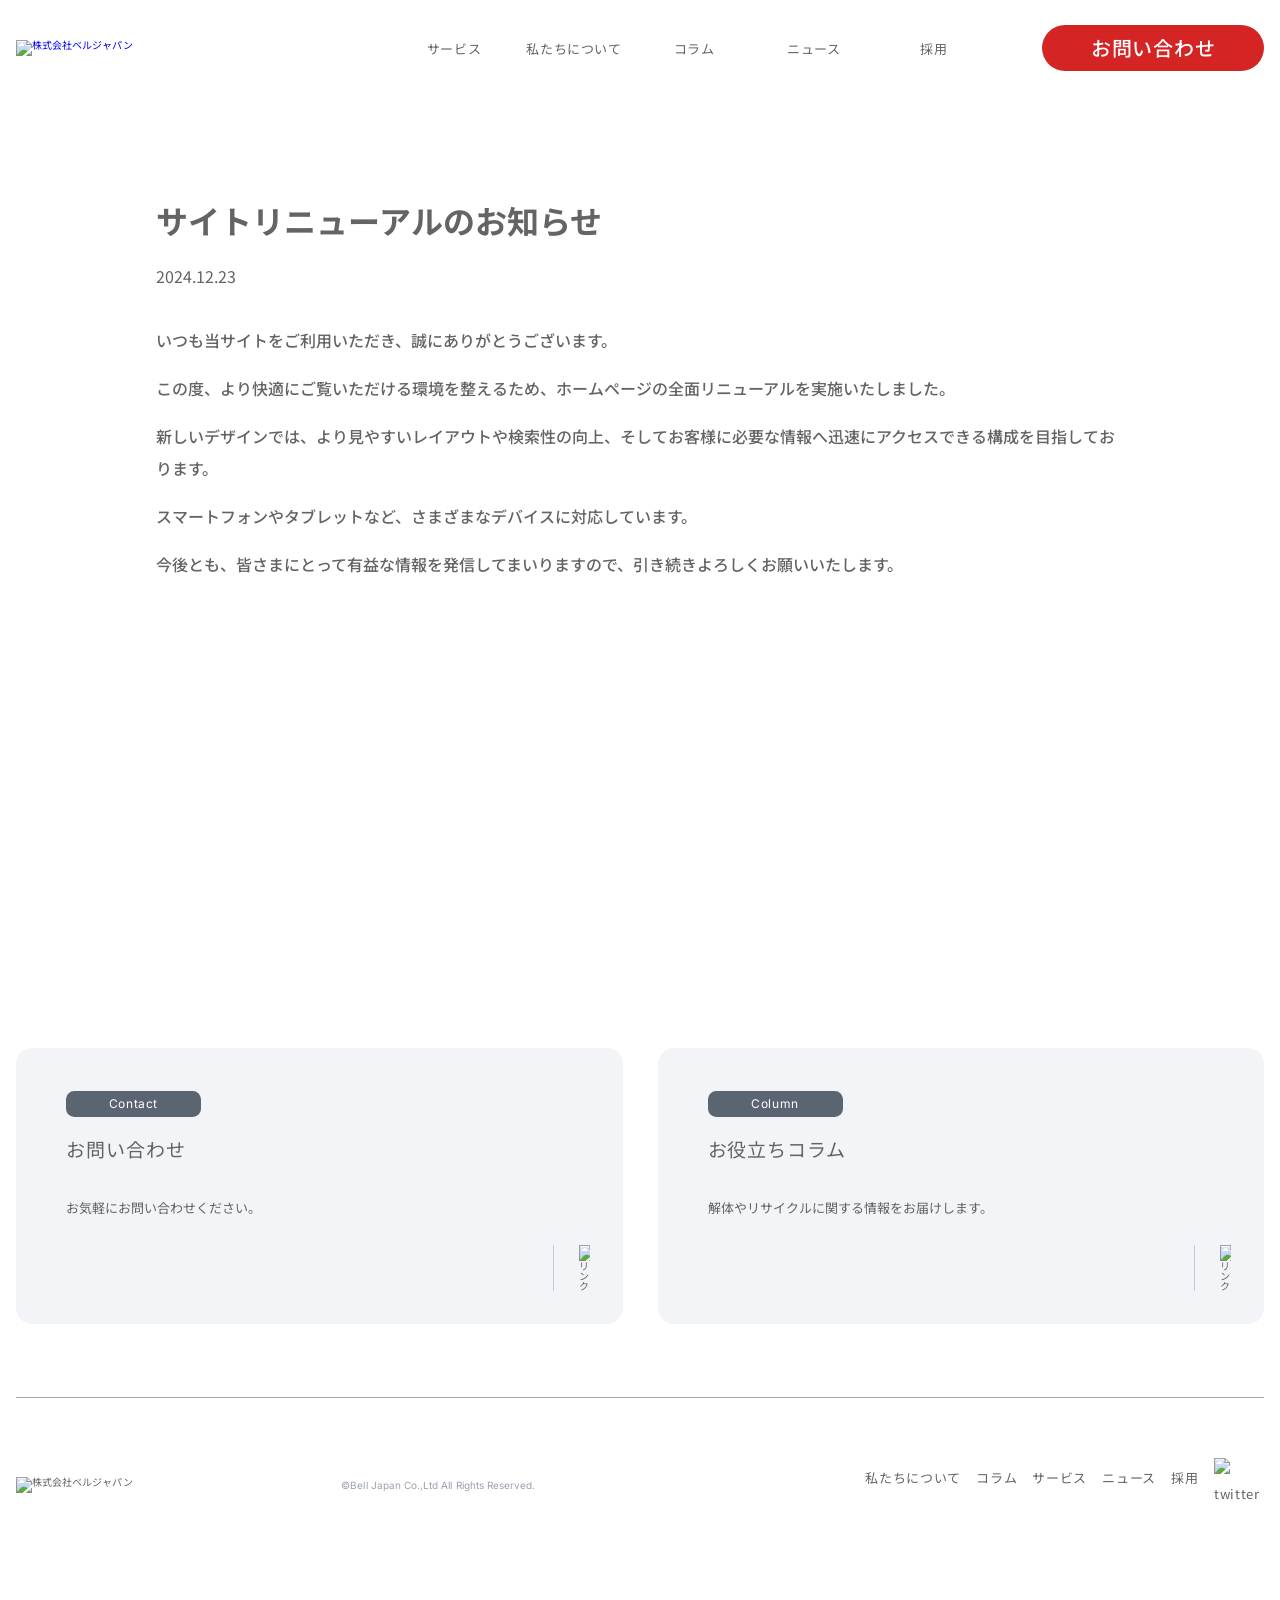
==== news-detail.html @ 1aae9f58 "採用ページ付きベルジャパン ニュース・採用テンプレート" ====
<!DOCTYPE html>
<html lang="ja">
<head>
    <meta charset="UTF-8">
    <meta name="viewport" content="width=device-width, initial-scale=1.0">
    <title>サイトリニューアルのお知らせ - 株式会社ベルジャパン</title>
    <link rel="icon" href="https://beljapan.com/wp-content/themes/beljapan/images/favicon.png">
    <link rel="stylesheet" href="https://use.fontawesome.com/releases/v5.8.2/css/all.css">
    <link rel="stylesheet" href="style.css">
</head>
<body>

<header>
    <div class="inner">
        <div class="header-content">
            <h1 class="header-logo"><a href="/"><img src="https://beljapan.com/wp-content/themes/beljapan/images/logo.png" alt="株式会社ベルジャパン"></a></h1>
            <nav class="header-nav">
                <ul class="header-menu">
                    <li><a href="/#anc_service">サービス</a></li>
                    <li><a href="/about">私たちについて</a></li>
                    <li><a href="/column/">コラム</a></li>
                    <li><a href="/news">ニュース</a></li>
                    <li><a href="recruit.html">採用</a></li>
                </ul>
                <div class="header-contact"><a href="/contact">お問い合わせ</a></div>
                <div class="drawer-icon">
                    <div class="drawer-icon__bars">
                        <div class="drawer-icon__bar1"></div>
                        <div class="drawer-icon__bar2"></div>
                        <div class="drawer-icon__bar3"></div>
                    </div>
                </div>
                <div class="drawer-content">
                    <ul class="drawer-menu">
                        <li><a href="/#anc_service">サービス</a></li>
                        <li><a href="/about">私たちについて</a></li>
                        <li><a href="/column/">コラム</a></li>
                        <li><a href="/news">ニュース</a></li>
                        <li><a href="recruit.html">採用</a></li>
                    </ul>
                    <div class="drawer-contact"><a href="/contact">お問い合わせ</a></div>
                </div>
                <div class="drawer-background"></div>
            </nav>
        </div>
    </div>
</header>

<main id="post">
    <div class="post-container">
        <div class="post-inner inner">
            <div class="post-title">サイトリニューアルのお知らせ</div>
            <div class="post-date">2024.12.23</div>
            <div class="post-content">
                <p>いつも当サイトをご利用いただき、誠にありがとうございます。</p>
                <p>この度、より快適にご覧いただける環境を整えるため、ホームページの全面リニューアルを実施いたしました。</p>
                <p>新しいデザインでは、より見やすいレイアウトや検索性の向上、そしてお客様に必要な情報へ迅速にアクセスできる構成を目指しております。</p>
                <p>スマートフォンやタブレットなど、さまざまなデバイスに対応しています。</p>
                <p>今後とも、皆さまにとって有益な情報を発信してまいりますので、引き続きよろしくお願いいたします。</p>
            </div>
        </div>
    </div>
</main>

<footer>
    <div class="footer-inner inner">
        <div class="menu">
            <ul class="menu-list">
                <li>
                    <a href="/contact"></a>
                    <h2><span>Contact</span>お問い合わせ</h2>
                    <p>お気軽にお問い合わせください。</p>
                    <div class="menu-link">
                        <span><img src="https://beljapan.com/wp-content/themes/beljapan/images/icon_arrow01.png" alt="リンク"></span>
                    </div>
                </li>
                <li>
                    <a href="/column"></a>
                    <h2><span>Column</span>お役立ちコラム</h2>
                    <p>解体やリサイクルに関する情報をお届けします。</p>
                    <div class="menu-link">
                        <span><img src="https://beljapan.com/wp-content/themes/beljapan/images/icon_arrow01.png" alt="リンク"></span>
                    </div>
                </li>
            </ul>
        </div>
    </div>
    <div class="inner u-inner-sp-670">
        <div class="footer-content">
            <div class="footer-logo">
                <img src="https://beljapan.com/wp-content/themes/beljapan/images/logo.png" alt="株式会社ベルジャパン">
                <p class="copyright">&copy;Bell Japan Co.,Ltd All Rights Reserved.</p>
            </div>
            <nav class="footer-nav">
                <ul class="footer-menu">
                    <li><a href="/about">私たちについて</a></li>
                    <li><a href="/column/">コラム</a></li>
                    <li><a href="/#anc_service">サービス</a></li>
                    <li><a href="/news">ニュース</a></li>
                    <li><a href="recruit.html">採用</a></li>
                    <li><a href="https://x.com/okayamakaitai" target="_blank"><img src="https://beljapan.com/wp-content/uploads/2025/01/twitter_x_new_logo_x_rounded_icon_256078.png" alt="twitter" class="x_button"></a></li>
                </ul>
            </nav>
        </div>
    </div>
</footer>

<script src="script.js"></script>
</body>
</html>
---- style.css ----
@charset "UTF-8";
@import url("https://fonts.googleapis.com/css2?family=Inter:wght@100..900&family=Noto+Sans+JP:wght@100..900&display=swap");

/* リセットCSS
===================================== */
*,
*::before,
*::after {
  box-sizing: border-box;
}

html,
body {
  padding: 0;
  margin: 0;
}

body {
  font-family: "游ゴシック体", YuGothic, "游ゴシック Medium", "Yu Gothic Medium", "游ゴシック", "Yu Gothic", sans-serif;
  line-height: 1.6;
  font-weight: 500;
  background: #fff;
}

html, body, div, span, applet, object, iframe,
h1, h2, h3, h4, h5, h6, p, blockquote, pre,
a, button, abbr, acronym, address, big, cite, code,
del, dfn, em, img, ins, kbd, q, s, samp,
small, strike, strong, sub, sup, tt, var,
b, u, i, center,
dl, dt, dd, ol, ul, li,
fieldset, form, label, legend,
table, caption, tbody, tfoot, thead, tr, th, td,
article, aside, canvas, details, embed,
figure, figcaption, footer, header, hgroup,
menu, nav, output, ruby, section, summary,
time, mark, audio, video {
  border: 0;
  font: inherit;
  font-size: 100%;
  margin: 0;
  padding: 0;
  vertical-align: baseline;
}

html {
  line-height: 1;
}

ol, ul {
  list-style: none;
}

li, dd {
  list-style-type: none;
}

table {
  border-collapse: collapse;
  border-spacing: 0;
}

caption, th, td {
  font-weight: normal;
  text-align: left;
  vertical-align: middle;
}

q, blockquote {
  quotes: none;
}

q:before, q:after, blockquote:before, blockquote:after {
  content: "";
  content: none;
}

article, aside, details, figcaption, figure, footer, header, hgroup, main, menu, nav, section, summary {
  display: block;
}

img {
  border: none;
  vertical-align: bottom;
  width: 100%;
  max-width: 100%;
  height: auto;
}

a {
  text-decoration: none;
}
@media (hover: hover) {
  a:hover {
    opacity: 0.7;
  }
}

/*------------------------------
common
------------------------------*/
body {
  color: #646464;
  font-family: "Noto Sans JP", sans-serif;
}
body.is-active {
  position: fixed;
  width: 100%;
  height: 100%;
}

html {
  font-size: 62.5%;
  scroll-behavior: smooth;
}

@media (max-width: 767px) {
  .pc {
    display: none !important;
  }
}
@media (min-width: 768px) {
  .sp {
    display: none !important;
  }
}

/* コンテンツ幅 */
.inner {
  width: 1552px;
  max-width: 100%;
  margin: 0 auto;
  padding: 0 16px;
}
@media (max-width: 767px) {
  .inner {
    max-width: 100%;
    padding: 0 16px;
  }
}

@media (min-width: 768px) {
  .u-inner-1000 {
    width: 1000px;
    max-width: 90%;
    padding: 0;
  }
}

@media (max-width: 767px) {
  .u-inner-sp-670 {
    width: 670px;
  }
}

/*---------- お知らせ共通 ----------*/
.c_news-list li {
  font-size: min(1.9rem, 2.0833333333vw);
  line-height: 1.57;
  font-weight: 400;
  padding: 8px 0;
  border-bottom: 1px solid #646464;
}
.c_news-list a {
  color: #646464;
  display: flex;
  align-items: center;
}
.c_news-list span {
  width: 148px;
}
.c_news-list h3 {
  width: calc(100% - 148px);
}
@media screen and (max-width: 999px) {
  .c_news-list span {
    width: 100px;
  }
  .c_news-list h3 {
    width: calc(100% - 100px);
  }
}
@media (max-width: 767px) {
  .c_news-list li {
    padding: 20px 0;
    font-size: min(2.8rem, 3.7333333333vw);
  }
  .c_news-list li span {
    font-size: min(2.4rem, 3.2vw);
  }
  .c_news-list a {
    display: block;
  }
  .c_news-list span, .c_news-list h3 {
    width: 100%;
  }
  .c_news-list h3 {
    margin-top: 10px;
    padding: 0 1em;
  }
}

/*------------------------------
header
------------------------------*/
header {
  padding: 25px 0;
}
@media (max-width: 767px) {
  header {
    padding: 15px 0;
  }
}

.header-content {
  display: flex;
  justify-content: space-between;
  align-items: center;
}

.header-logo {
  width: min(300px, 32.5520833333vw);
}
@media (max-width: 767px) {
  .header-logo {
    width: 170px;
  }
}

.header-nav {
  display: flex;
  align-items: center;
  width: 870px;
  max-width: 100%;
}
@media (max-width: 767px) {
  .header-nav {
    width: unset;
  }
}

.header-menu {
  display: flex;
  width: calc(100% - min(222px, 20.8333333333vw));
}
.header-menu li {
  width: min(120px, 13.0208333333vw);
  text-align: center;
}
.header-menu li a {
  display: inline-block;
  width: 100%;
  font-size: 1.3rem;
  line-height: 3;
  font-weight: 400;
  letter-spacing: 0.65px;
  color: #646464;
  transition: all 0.3s;
}
.header-menu li a:hover {
  color: #D42424;
  opacity: 1;
}
@media (max-width: 767px) {
  .header-menu {
    display: none;
  }
}

.header-contact a {
  display: inline-block;
  font-size: min(2rem, 2.0833333333vw);
  line-height: 1.3;
  letter-spacing: 0.75px;
  font-weight: 500;
  color: #fff;
  background: #D42424;
  width: min(222px, 20.8333333333vw);
  text-align: center;
  border-radius: 100px;
  padding: 10px 0;
  transition: all 0.3s;
}
.header-contact a:hover {
  background: #646464;
  opacity: 1;
}
@media (max-width: 767px) {
  .header-contact {
    display: none;
  }
}

/* ドロワーメニュー */
.drawer-icon {
  z-index: 300;
  display: none;
  transition: transform 0.5s ease 0s;
}
@media (max-width: 767px) {
  .drawer-icon {
    display: block;
  }
}
.drawer-icon.is-active .drawer-icon__bar1 {
  transform: rotate(-45deg);
  top: 8px;
}
.drawer-icon.is-active .drawer-icon__bar2 {
  display: none;
}
.drawer-icon.is-active .drawer-icon__bar3 {
  transform: rotate(45deg);
  top: 8px;
}

.drawer-icon__bars {
  width: 22px;
  height: 20px;
  display: block;
  position: relative;
  z-index: 400;
}

.drawer-icon__bar1,
.drawer-icon__bar2,
.drawer-icon__bar3 {
  position: absolute;
  width: 22px;
  height: 2px;
  background: #646464;
  top: 0;
  left: 0;
}

.drawer-icon__bar1 {
  top: 0;
  transition: transform 0.3s;
}

.drawer-icon__bar2 {
  top: 8px;
}

.drawer-icon__bar3 {
  top: 16px;
  transition: transform 0.3s;
}

.drawer-content {
  width: 200px;
  height: 100%;
  position: fixed;
  top: 0;
  right: 0;
  background: #fff;
  padding: 100px 20px;
  z-index: 299;
  transform: translateX(105%);
  transition: transform 0.5s ease 0s;
  overflow-y: auto;
  overscroll-behavior: contain;
}
.drawer-content.is-active {
  transform: translateX(0);
}

.drawer-menu li:nth-child(n+2) {
  margin-top: 25px;
}
.drawer-menu li a {
  display: block;
  font-size: 1.8rem;
  text-decoration: none;
  text-align: center;
  color: #646464;
}

.drawer-contact {
  text-align: center;
  margin-top: 30px;
}
.drawer-contact a {
  display: inline-block;
  width: 150px;
  max-width: 100%;
  font-size: 1.8rem;
  line-height: 1.3;
  letter-spacing: 0.75px;
  font-weight: 500;
  color: #fff;
  background: #D42424;
  text-align: center;
  border-radius: 100px;
  padding: 10px 0;
  transition: all 0.3s;
}
.drawer-contact a:hover {
  background: #646464;
  opacity: 1;
}

.drawer-background {
  position: fixed;
  top: 0;
  left: 0;
  width: 100%;
  height: 100%;
  background: rgba(51, 51, 51, 0.8);
  z-index: 298;
  display: none;
}
.drawer-background.is-active {
  display: block;
}

/*------------------------------
news-container（ニュース一覧ページ）
------------------------------*/
.news-container {
  padding: 100px 0;
}
.news-container .news-wrapper li {
  padding: 15px 0;
}

.news-wrapper {
  width: 780px;
  max-width: 100%;
  margin: 0 auto;
}

/*------------------------------
post（ニュース詳細ページ）
------------------------------*/
.post-container {
  max-width: 1000px;
  margin: 0 auto;
  padding: 100px 0 200px;
}
@media (max-width: 767px) {
  .post-container {
    padding: 50px 0 100px;
  }
}

.post-inner {
  width: 1136px;
}

.post-title {
  font-size: 3.2rem;
  line-height: 1.5;
  font-weight: 700;
}
@media (max-width: 767px) {
  .post-title {
    font-size: 2.5rem;
  }
}

.post-date {
  font-size: 1.6rem;
  margin-top: 24px;
}

.post-content {
  margin-top: 40px;
}
@media (max-width: 767px) {
  .post-content {
    margin-top: 20px;
  }
}

#post p,
#post h4,
#post li {
  font-weight: 500;
  font-size: 1.6rem;
  line-height: 2;
}

#post p + p {
  margin-top: 1em;
}

.post-thumbnail {
  width: 100%;
  aspect-ratio: 500/300;
  margin-bottom: 50px;
}
@media (max-width: 767px) {
  .post-thumbnail {
    margin-bottom: 30px;
  }
}

/*------------------------------
footer
------------------------------*/
footer {
  padding: 108px 0 176px;
  border-radius: 100px 100px 0 0;
  margin-top: 160px;
}
@media screen and (max-width: 999px) {
  footer {
    margin-top: 100px;
  }
}
@media (max-width: 767px) {
  footer {
    margin-top: 19%;
    padding-top: 0;
    padding-bottom: 30px;
  }
}

@media (min-width: 768px) {
  .footer-inner {
    width: 1300px;
  }
}

.footer-content {
  padding-top: 60px;
  border-top: 1px solid #A4A4A4;
  display: flex;
  align-items: center;
  justify-content: space-between;
}
@media (max-width: 767px) {
  .footer-content {
    flex-direction: column-reverse;
    border: none;
    padding-top: 0;
  }
}

.footer-logo {
  display: flex;
  align-items: center;
}
.footer-logo img {
  width: min(346px, 23.4375vw);
}
@media (max-width: 767px) {
  .footer-logo {
    justify-content: space-between;
    width: 100%;
    padding-top: 25px;
    border-top: 1px solid #A4A4A4;
  }
  .footer-logo img {
    width: min(318px, 42.4vw);
  }
}

.copyright {
  font-size: 1rem;
  font-weight: 400;
  line-height: 1;
  font-family: "Inter", sans-serif;
  letter-spacing: 0.05px;
  color: #99A1AC;
  white-space: nowrap;
  margin-left: min(38px, 1.9791666667vw);
}
@media (max-width: 767px) {
  .copyright {
    font-size: min(1.5rem, 2vw);
    margin-left: 0;
    margin-top: 10px;
  }
}

.footer-nav {
  display: flex;
  align-items: center;
}
@media (max-width: 767px) {
  .footer-nav {
    display: block;
    width: 100%;
    padding: 0 10% 24px 7%;
  }
}

.footer-menu {
  display: flex;
}
.footer-menu li:nth-child(n+2) {
  margin-left: min(23px, 1.1979166667vw);
}
.footer-menu li a {
  display: inline-block;
  font-size: min(1.3rem, 1.3020833333vw);
  font-weight: 400;
  line-height: 3;
  letter-spacing: 0.65px;
  color: #646464;
}
@media (max-width: 767px) {
  .footer-menu {
    flex-wrap: wrap;
  }
  .footer-menu li {
    width: 50%;
  }
  .footer-menu li:nth-child(n+2) {
    margin-left: 0;
  }
  .footer-menu li a {
    font-size: min(2.4rem, 3.2vw);
  }
}

.x_button {
  width: 50px;
  margin: auto;
  display: block;
}
@media screen and (max-width: 768px) {
  .x_button {
    width: 70px;
    margin: auto;
    display: block;
    margin-left: -10px;
    margin-top: 10px;
  }
}

/*------------------------------
menu（フッター上CTAカード）
------------------------------*/
.menu {
  margin-bottom: 73px;
}
.menu-list {
  width: 1267px;
  max-width: 100%;
  margin: 0 auto;
  display: flex;
}
.menu-list li {
  width: calc(50% - min(35px, 2.7624309392vw) / 2);
  background: rgba(0, 51, 102, 0.05);
  aspect-ratio: 616/280;
  padding: min(43px, 3.3938437253vw) min(50px, 3.9463299132vw);
  border-radius: 16px;
  position: relative;
  cursor: pointer;
}
.menu-list li:first-child {
  margin-right: min(35px, 2.7624309392vw);
}
.menu-list li h2 {
  font-size: 1.9rem;
  line-height: 1.7368421053;
  font-weight: 400;
  letter-spacing: 0.95px;
}
.menu-list li h2 span {
  display: block;
  width: 135px;
  background: #5B6571;
  padding: 7px 0;
  border-radius: 8.3px;
  font-size: 1.2rem;
  font-weight: 400;
  line-height: 1;
  font-family: "Inter", sans-serif;
  letter-spacing: 0.6px;
  color: #fff;
  text-align: center;
  margin-bottom: 15px;
}
.menu-list li p {
  font-size: 1.3rem;
  font-weight: 400;
  line-height: 2;
  margin-top: 30px;
}
.menu-list li a {
  position: absolute;
  top: 0%;
  left: 0%;
  width: 100%;
  height: 100%;
}
@media (hover: hover) {
  .menu-list li:hover {
    opacity: 0.7;
  }
}
@media (max-width: 767px) {
  .menu-list {
    display: block;
  }
  .menu-list li {
    width: 100%;
    aspect-ratio: 670/285;
    padding: 6.7%;
  }
  .menu-list li:first-child {
    margin-right: 0;
    margin-bottom: 15px;
  }
  .menu-list li h2 {
    font-size: min(2.8rem, 3.7333333333vw);
  }
  .menu-list li h2 span {
    font-size: min(2.2rem, 2.9333333333vw);
    margin-bottom: 1em;
  }
  .menu-list li p {
    font-size: min(2rem, 2.6666666667vw);
    margin-top: 16px;
  }
}

.menu-link {
  position: absolute;
  right: 33px;
  bottom: 33px;
  border-left: 1px solid rgba(0, 51, 102, 0.2);
}
.menu-link span {
  display: inline-block;
  width: 36px;
  aspect-ratio: 36/24;
  display: flex;
  align-items: center;
  justify-content: flex-end;
}
.menu-link img {
  width: 11px;
  vertical-align: baseline;
}

/*------------------------------
recruit（採用一覧ページ）
------------------------------*/
.recruit-container {
  padding: 100px 0;
}

.recruit-wrapper {
  width: 780px;
  max-width: 100%;
  margin: 0 auto;
}

.recruit-list li {
  border-bottom: 1px solid #646464;
}
.recruit-list li a {
  display: flex;
  align-items: center;
  justify-content: space-between;
  padding: 24px 0;
  color: #646464;
  transition: all 0.3s;
}
.recruit-list .recruit-item-info {
  flex: 1;
}
.recruit-list .recruit-item-title {
  font-size: min(1.9rem, 2.0833333333vw);
  font-weight: 500;
  line-height: 1.5;
}
.recruit-list .recruit-item-meta {
  display: flex;
  gap: 16px;
  margin-top: 8px;
  font-size: 1.3rem;
  color: #94939C;
}
.recruit-list .recruit-item-meta span {
  display: inline-flex;
  align-items: center;
  gap: 4px;
}
.recruit-list .recruit-item-arrow {
  width: 14px;
  flex-shrink: 0;
  margin-left: 20px;
}
@media (max-width: 767px) {
  .recruit-list li a {
    padding: 20px 0;
  }
  .recruit-list .recruit-item-title {
    font-size: min(2.8rem, 3.7333333333vw);
  }
  .recruit-list .recruit-item-meta {
    font-size: min(2.2rem, 2.9333333333vw);
    flex-wrap: wrap;
    gap: 8px;
  }
}

/*------------------------------
recruit-detail（採用詳細ページ）
------------------------------*/
.recruit-detail-container {
  max-width: 1000px;
  margin: 0 auto;
  padding: 100px 0 200px;
}
@media (max-width: 767px) {
  .recruit-detail-container {
    padding: 50px 0 100px;
  }
}

.recruit-detail-inner {
  width: 1136px;
}

.recruit-detail-title {
  font-size: 3.2rem;
  line-height: 1.5;
  font-weight: 700;
}
@media (max-width: 767px) {
  .recruit-detail-title {
    font-size: 2.5rem;
  }
}

.recruit-detail-content {
  margin-top: 40px;
}
@media (max-width: 767px) {
  .recruit-detail-content {
    margin-top: 20px;
  }
}

.recruit-table {
  width: 100%;
  border-collapse: collapse;
  margin-top: 40px;
}
.recruit-table th,
.recruit-table td {
  font-size: 1.5rem;
  line-height: 2;
  font-weight: 400;
  padding: 20px 24px;
  border-bottom: 1px solid #ddd;
  vertical-align: top;
}
.recruit-table th {
  width: 160px;
  font-weight: 700;
  color: #333;
  background: rgba(0, 51, 102, 0.03);
  white-space: nowrap;
}
.recruit-table td {
  color: #646464;
}
.recruit-table td ul {
  padding-left: 1.2em;
}
.recruit-table td ul li {
  list-style-type: disc;
  line-height: 2;
}
@media (max-width: 767px) {
  .recruit-table th,
  .recruit-table td {
    display: block;
    width: 100%;
    padding: 12px 16px;
  }
  .recruit-table th {
    border-bottom: none;
    padding-bottom: 4px;
  }
}

.recruit-contact-box {
  margin-top: 60px;
  padding: 40px;
  background: rgba(0, 51, 102, 0.03);
  border-radius: 16px;
}
.recruit-contact-box h3 {
  font-size: 2rem;
  font-weight: 700;
  margin-bottom: 16px;
  color: #333;
}
.recruit-contact-box p {
  font-size: 1.5rem;
  line-height: 2;
}
.recruit-contact-box .phone-number {
  font-size: 2.4rem;
  font-weight: 700;
  color: #D42424;
  margin-top: 8px;
  display: inline-block;
}
@media (max-width: 767px) {
  .recruit-contact-box {
    padding: 24px 20px;
    margin-top: 40px;
  }
  .recruit-contact-box h3 {
    font-size: 1.8rem;
  }
}

.recruit-back-link {
  margin-top: 40px;
  text-align: center;
}
.recruit-back-link a {
  display: inline-block;
  font-size: 1.5rem;
  color: #646464;
  border: 1px solid #646464;
  border-radius: 80px;
  padding: 12px 40px;
  transition: all 0.3s;
}
.recruit-back-link a:hover {
  background: #D42424;
  border-color: #D42424;
  color: #fff;
  opacity: 1;
}
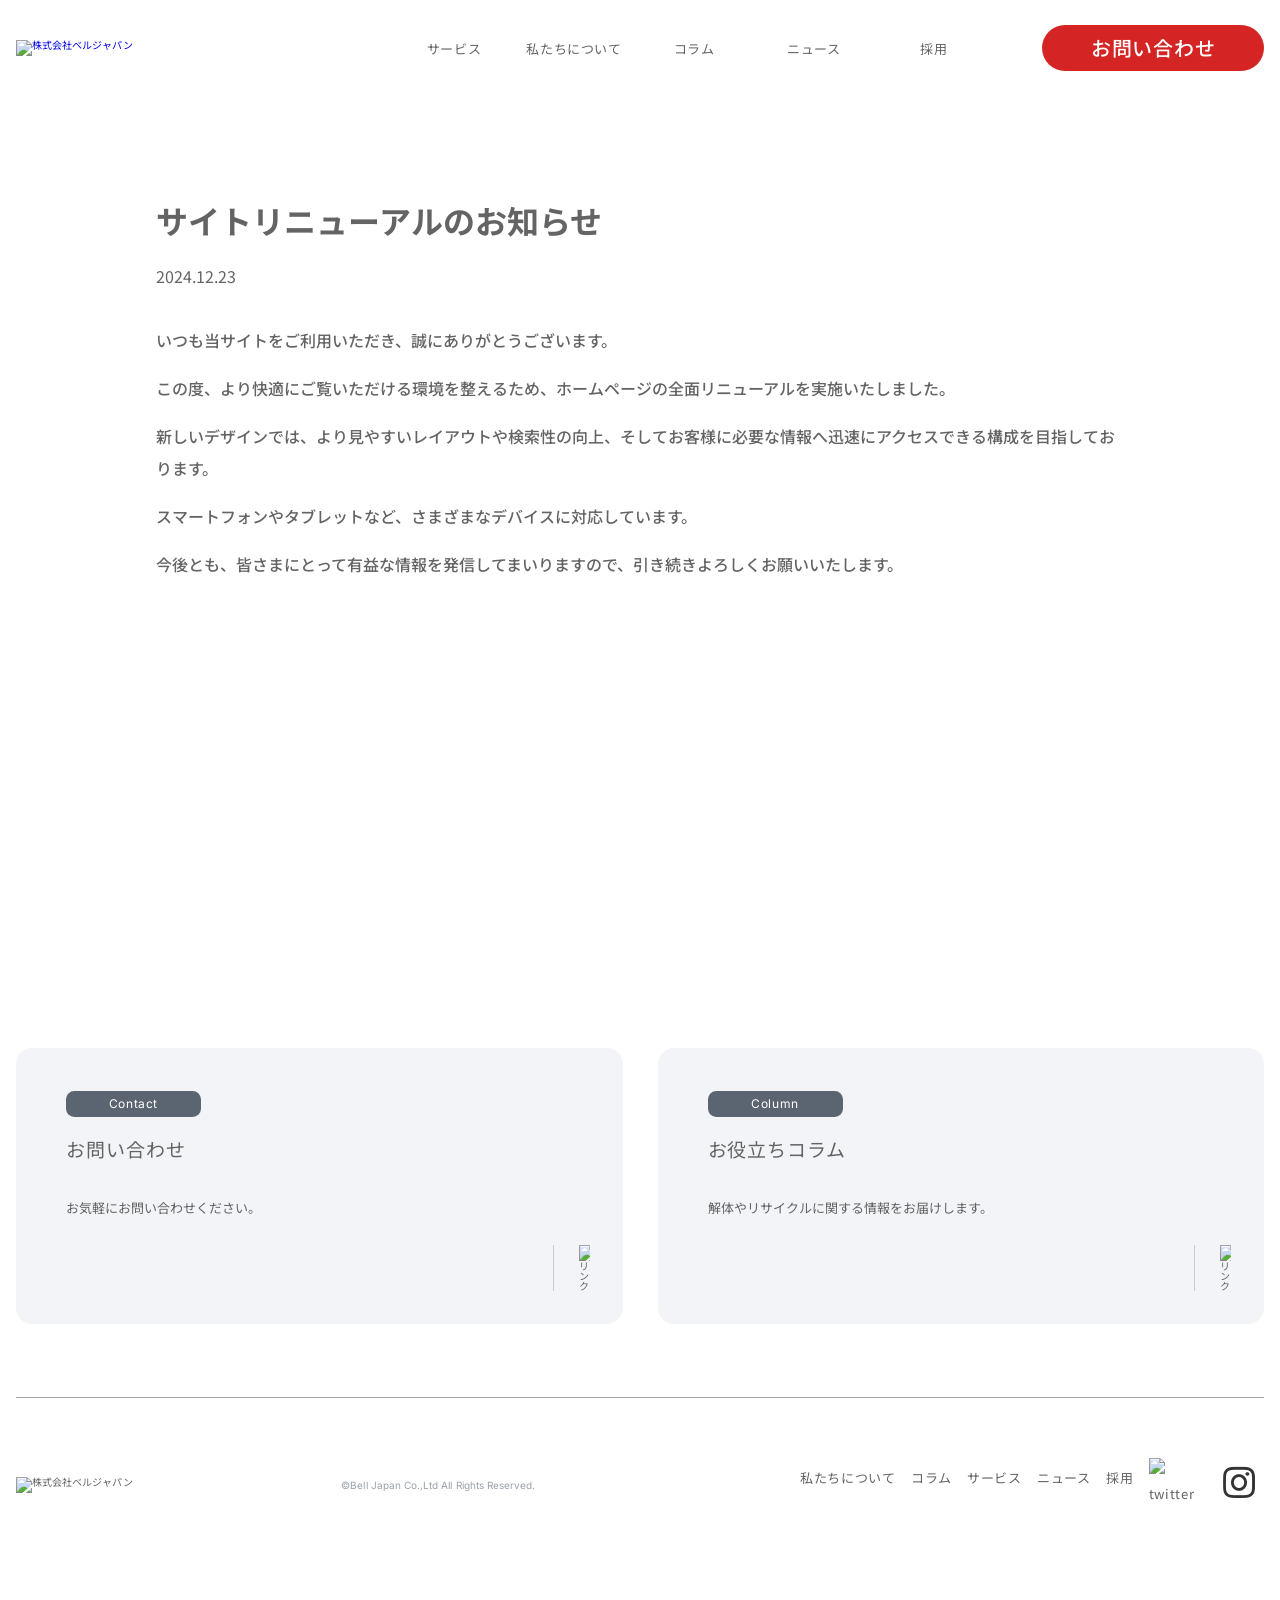
==== commit a9e74ff0: "給与更新・所在地修正・Instagramアイコン追加" ====
--- a/news-detail.html
+++ b/news-detail.html
@@ -99,6 +99,7 @@
                     <li><a href="/news">ニュース</a></li>
                     <li><a href="recruit.html">採用</a></li>
                     <li><a href="https://x.com/okayamakaitai" target="_blank"><img src="https://beljapan.com/wp-content/uploads/2025/01/twitter_x_new_logo_x_rounded_icon_256078.png" alt="twitter" class="x_button"></a></li>
+                    <li><a href="https://www.instagram.com/beljapan.co.ltd/" target="_blank"><i class="fab fa-instagram x_button" style="font-size:36px;color:#333;line-height:50px;text-align:center;"></i></a></li>
                 </ul>
             </nav>
         </div>
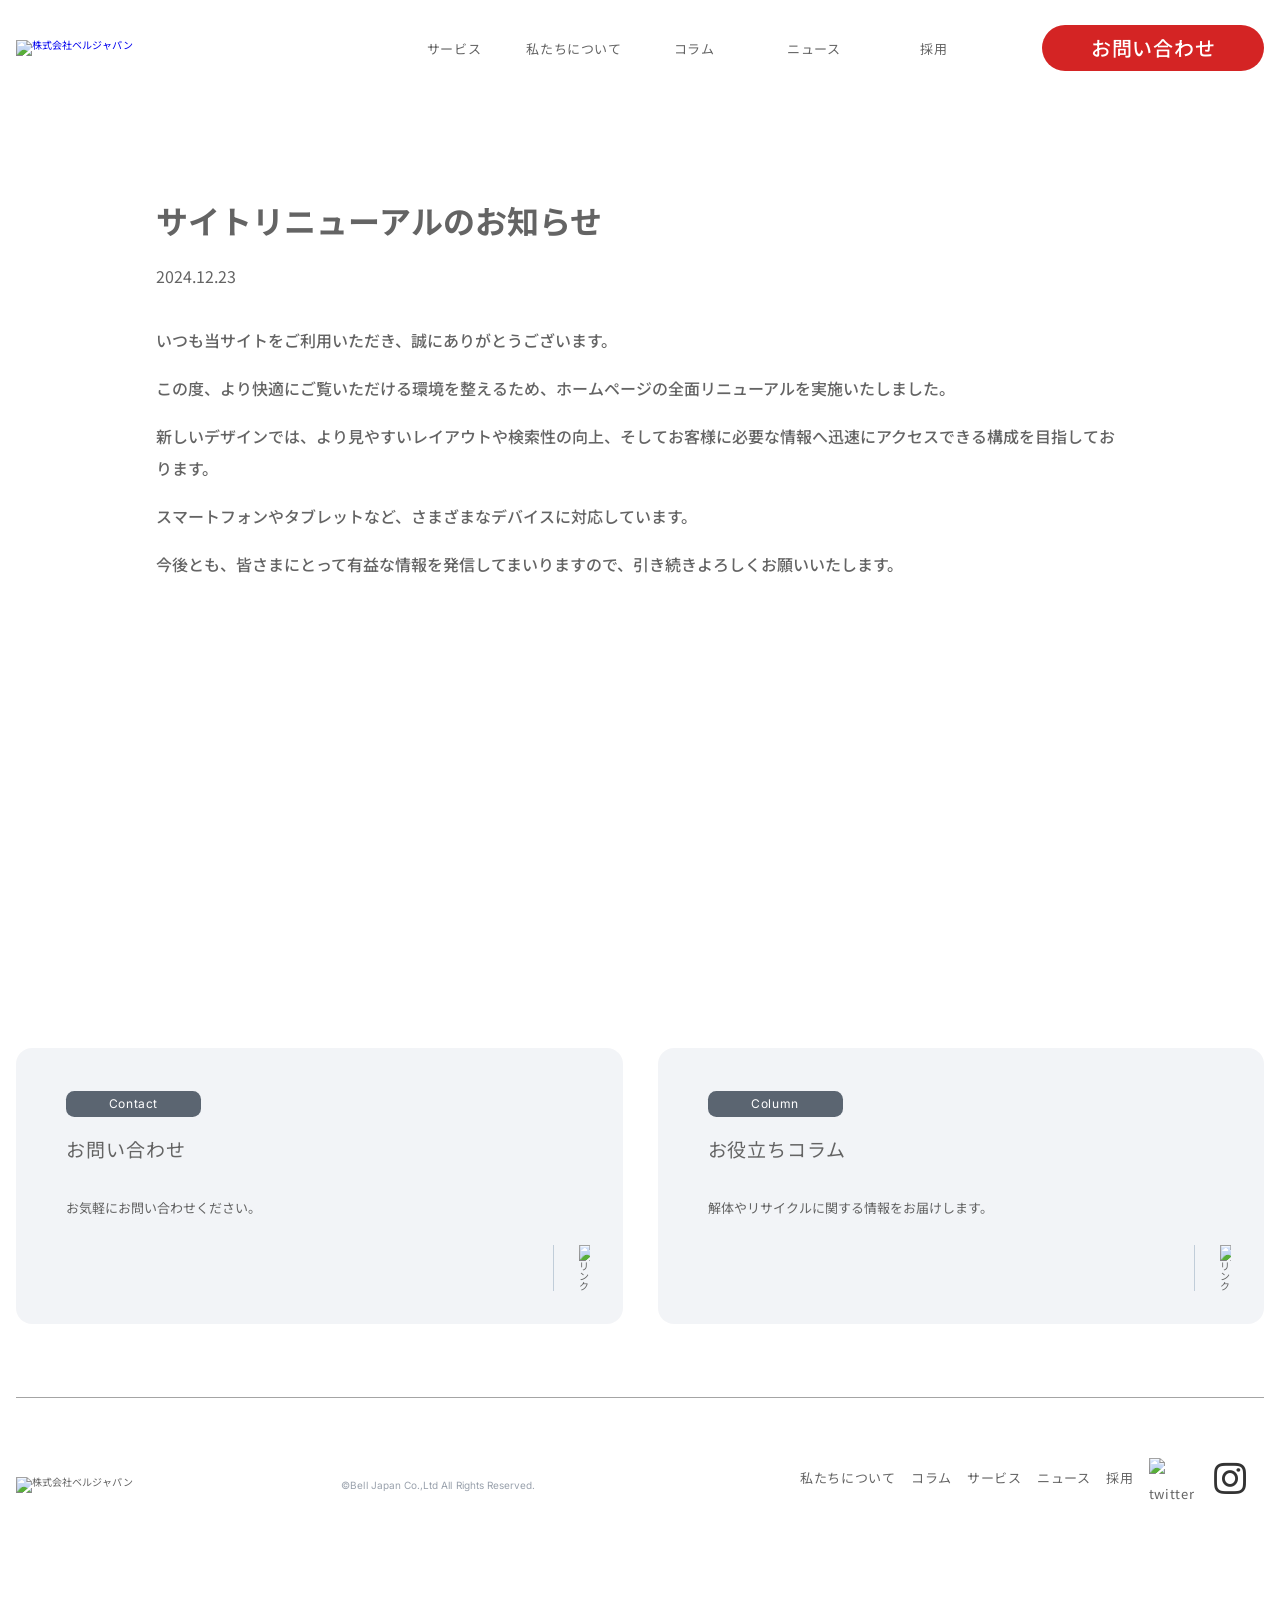
==== commit 074d0ec1: "Instagramアイコンの縦位置を中央ラインに揃える" ====
--- a/news-detail.html
+++ b/news-detail.html
@@ -99,7 +99,7 @@
                     <li><a href="/news">ニュース</a></li>
                     <li><a href="recruit.html">採用</a></li>
                     <li><a href="https://x.com/okayamakaitai" target="_blank"><img src="https://beljapan.com/wp-content/uploads/2025/01/twitter_x_new_logo_x_rounded_icon_256078.png" alt="twitter" class="x_button"></a></li>
-                    <li><a href="https://www.instagram.com/beljapan.co.ltd/" target="_blank"><i class="fab fa-instagram x_button" style="font-size:36px;color:#333;line-height:50px;text-align:center;"></i></a></li>
+                    <li><a href="https://www.instagram.com/beljapan.co.ltd/" target="_blank"><i class="fab fa-instagram x_button" style="font-size:36px;color:#333;vertical-align:middle;display:inline-block;"></i></a></li>
                 </ul>
             </nav>
         </div>
